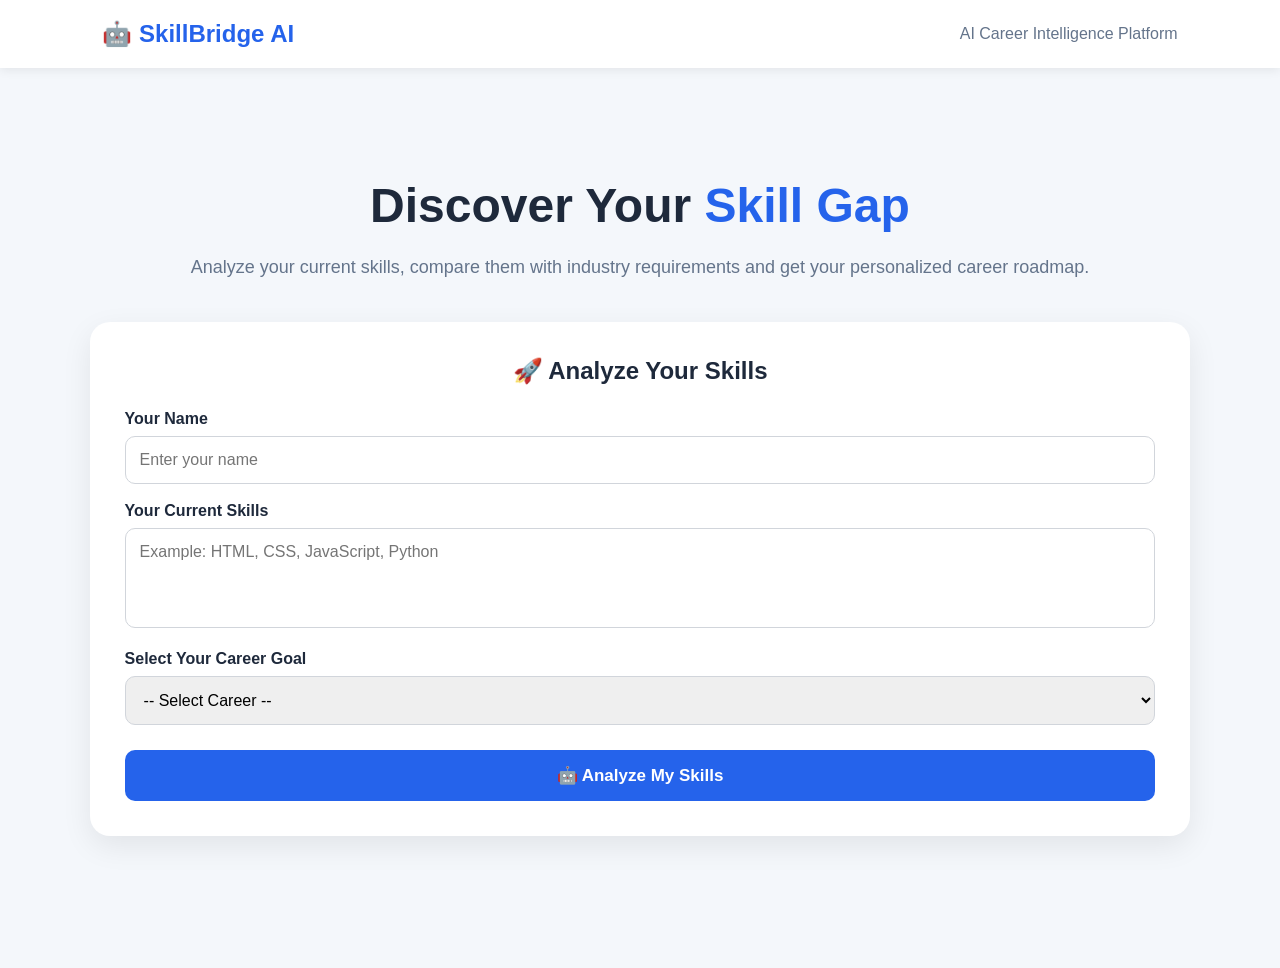
==== frontend/index.html @ c1a3e9cc "initial skillbridge ai project" ====
<!DOCTYPE html>
<html lang="en">

<head>

    <meta charset="UTF-8">

    <meta name="viewport" content="width=device-width, initial-scale=1.0">

    <title>SkillBridge AI</title>

    <link rel="stylesheet" href="style.css">

</head>


<body>


    <!-- Navbar -->

    <nav>

        <h2>🤖 SkillBridge AI</h2>

        <span>AI Career Intelligence Platform</span>

    </nav>



    <!-- Main Container -->

    <div class="container">


        <section class="hero">

            <h1>Discover Your <span>Skill Gap</span></h1>

            <p>
                Analyze your current skills, compare them with industry
                requirements and get your personalized career roadmap.
            </p>

        </section>



        <!-- Form -->

        <section class="analysis-box">

            <h2>🚀 Analyze Your Skills</h2>


            <label>Your Name</label>

            <input
                type="text"
                id="name"
                placeholder="Enter your name"
            >



            <label>Your Current Skills</label>

            <textarea
                id="skills"
                placeholder="Example: HTML, CSS, JavaScript, Python"
            ></textarea>


            <label>Select Your Career Goal</label>

            <select id="career">

                <option value="">-- Select Career --</option>

                <option value="Frontend Developer">
                    Frontend Developer
                </option>

                <option value="Backend Developer">
                    Backend Developer
                </option>

                <option value="Full Stack Developer">
                    Full Stack Developer
                </option>

                <option value="Data Analyst">
                    Data Analyst
                </option>

                <option value="AI/ML Engineer">
                    AI/ML Engineer
                </option>

            </select>


            <button onclick="analyzeSkills()">

                🤖 Analyze My Skills

            </button>


        </section>



        <!-- Loading -->

        <div id="loading" class="loading">

            🤖 AI is analyzing your skills...

        </div>



        <!-- Results -->

        <section id="result" class="result-box">


            <h2 id="welcome"></h2>


            <!-- Score -->

            <div class="score-card">

                <h3>Job Readiness Score</h3>

                <div id="score" class="score">

                    0%

                </div>

            </div>



            <!-- Matched Skills -->

            <div class="result-section">

                <h3>✅ Skills You Have</h3>

                <div id="matchedSkills" class="skills-container"></div>

            </div>



            <!-- Missing Skills -->

            <div class="result-section">

                <h3>❌ Skills You Need to Learn</h3>

                <div id="missingSkills" class="skills-container"></div>

            </div>



            <!-- Recommendation -->

            <div class="recommendation">

                <h3>💡 AI Recommendation</h3>

                <p id="recommendationText"></p>

            </div>



            <!-- Roadmap -->

            <div class="roadmap">

                <h3>🗺️ Your Personalized Learning Roadmap</h3>

                <div id="roadmapSteps"></div>

            </div>


        </section>


    </div>



    <script src="script.js"></script>

</body>

</html>
---- frontend/style.css ----
html,
body {
    width: 100%;
    min-height: 100%;
}

body {
    margin: 0;
    min-height: 100vh;
}
* {
    margin: 0;
    padding: 0;
    box-sizing: border-box;
    font-family: Arial, sans-serif;
}


body {
    background: #f4f7fb;
    color: #1e293b;
}


nav {

    background: #ffffff;

    padding: 20px 8%;

    display: flex;

    justify-content: space-between;

    align-items: center;

    box-shadow: 0 2px 10px rgba(0, 0, 0, 0.08);

}


nav h2 {
    color: #2563eb;
}


nav span {
    color: #64748b;
}


.container {

    width: 100%;

    min-height: 100vh;
    margin: 0;
    padding: 40px 7%;

}



.hero {

    text-align: center;

    padding: 70px 20px 40px;

}


.hero h1 {

    font-size: 48px;

    margin-bottom: 20px;

}


.hero h1 span {
    color: #2563eb;
}


.hero p {

    font-size: 18px;

    color: #64748b;

    line-height: 1.6;

}


/* Analysis Box */

.analysis-box {

    background: white;

    padding: 35px;

    border-radius: 20px;

    box-shadow: 0 10px 30px rgba(0,0,0,0.08);

}


.analysis-box h2 {

    margin-bottom: 25px;

    text-align: center;

}


label {

    display: block;

    margin-top: 18px;

    margin-bottom: 8px;

    font-weight: bold;

}


input,
textarea,
select {

    width: 100%;

    padding: 14px;

    border: 1px solid #d1d5db;

    border-radius: 10px;

    font-size: 16px;

}


textarea {

    height: 100px;

    resize: none;

}


button {

    width: 100%;

    margin-top: 25px;

    padding: 15px;

    border: none;

    border-radius: 10px;

    background: #2563eb;

    color: white;

    font-size: 17px;

    font-weight: bold;

    cursor: pointer;

}


button:hover {

    background: #1d4ed8;

}


/* Loading */

.loading {

    display: none;

    text-align: center;

    padding: 30px;

    font-size: 18px;

}


/* Result */

.result-box {

    display: none;

    margin-top: 40px;

    background: white;

    padding: 35px;

    border-radius: 20px;

    box-shadow: 0 10px 30px rgba(0,0,0,0.08);

}


.result-box > h2 {

    text-align: center;

    margin-bottom: 25px;

}


/* Score */

.score-card {

    text-align: center;

    padding: 30px;

    background: #eff6ff;

    border-radius: 15px;

}


.score {

    font-size: 55px;

    font-weight: bold;

    color: #2563eb;

    margin-top: 10px;

}


/* Skills */

.result-section {

    margin-top: 30px;

}


.result-section h3 {

    margin-bottom: 15px;

}


.skills-container {

    display: flex;

    flex-wrap: wrap;

    gap: 10px;

}


.skill {

    padding: 10px 15px;

    border-radius: 20px;

    font-weight: bold;

}


.matched {

    background: #dcfce7;

    color: #166534;

}


.missing {

    background: #fee2e2;

    color: #991b1b;

}


/* Recommendation */

.recommendation {

    margin-top: 30px;

    padding: 25px;

    background: #fef3c7;

    border-radius: 15px;

}


.recommendation h3 {

    margin-bottom: 10px;

}


.recommendation p {

    line-height: 1.6;

}


/* Roadmap */

.roadmap {

    margin-top: 30px;

}


.roadmap h3 {

    margin-bottom: 20px;

}


.roadmap-step {

    display: flex;

    gap: 15px;

    align-items: center;

    margin-bottom: 15px;

    padding: 18px;

    background: #f8fafc;

    border-radius: 12px;

}


.step-number {

    min-width: 40px;

    height: 40px;

    background: #2563eb;

    color: white;

    border-radius: 50%;

    display: flex;

    justify-content: center;

    align-items: center;

    font-weight: bold;

}


.roadmap-step p {

    color: #64748b;

    margin-top: 5px;

}


@media (max-width: 600px) {

    nav {

        flex-direction: column;

        gap: 10px;

    }


    .hero h1 {

        font-size: 35px;

    }

}
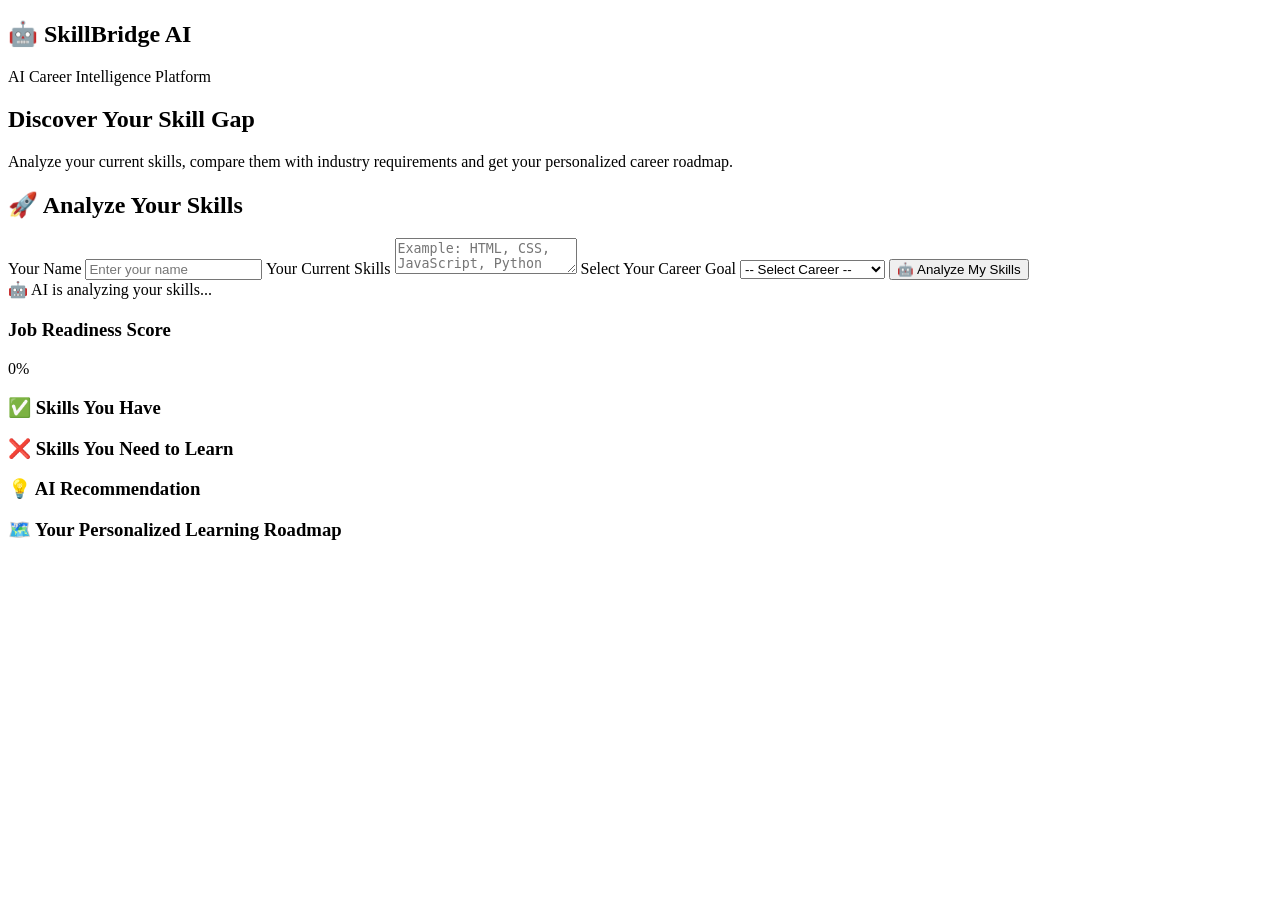
==== commit 6b127f1b: "Fix CSS and JavaScript paths" ====
--- a/frontend/index.html
+++ b/frontend/index.html
@@ -8,8 +8,8 @@
     <meta name="viewport" content="width=device-width, initial-scale=1.0">
 
     <title>SkillBridge AI</title>
-
-    <link rel="stylesheet" href="style.css">
+<link rel="stylesheet" href="/static/style.css">
+    
 
 </head>
 
@@ -200,7 +200,7 @@
 
 
 
-    <script src="script.js"></script>
+    <script src="/static/script.js"></script>
 
 </body>
 
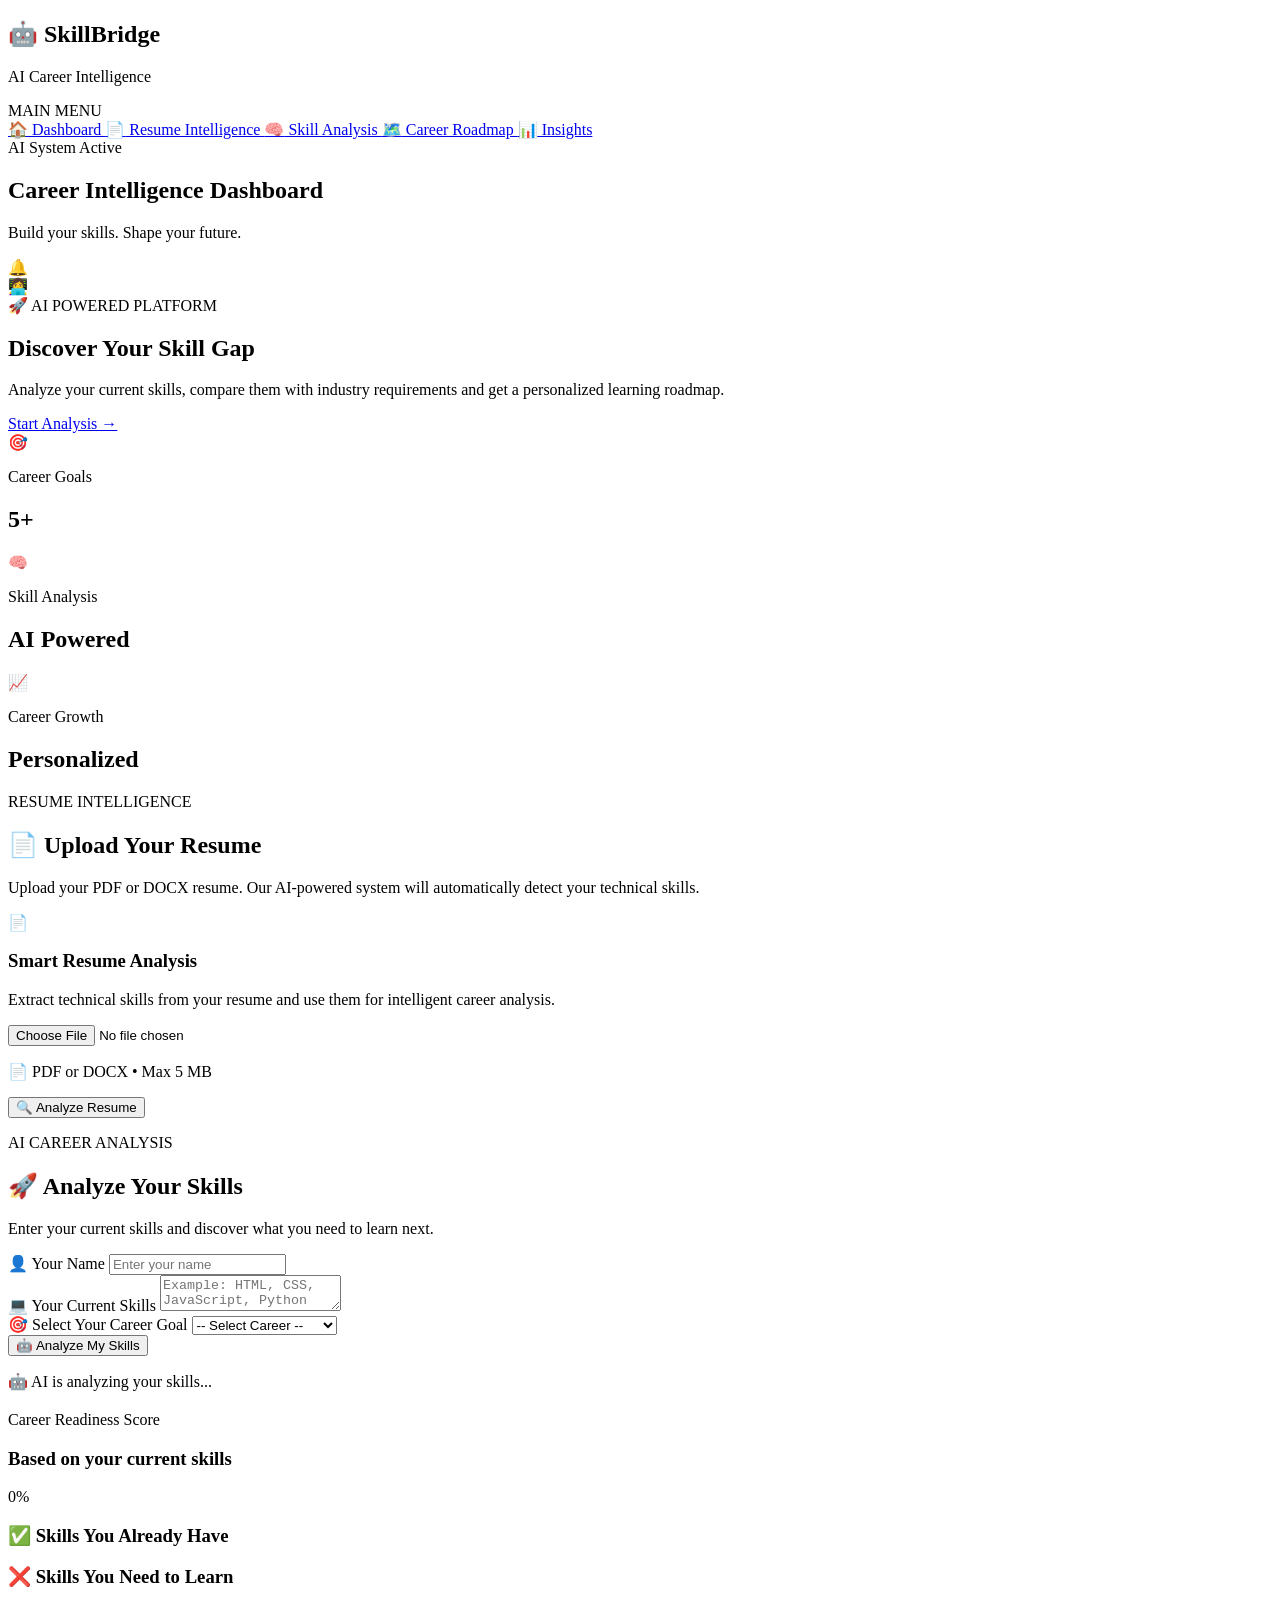
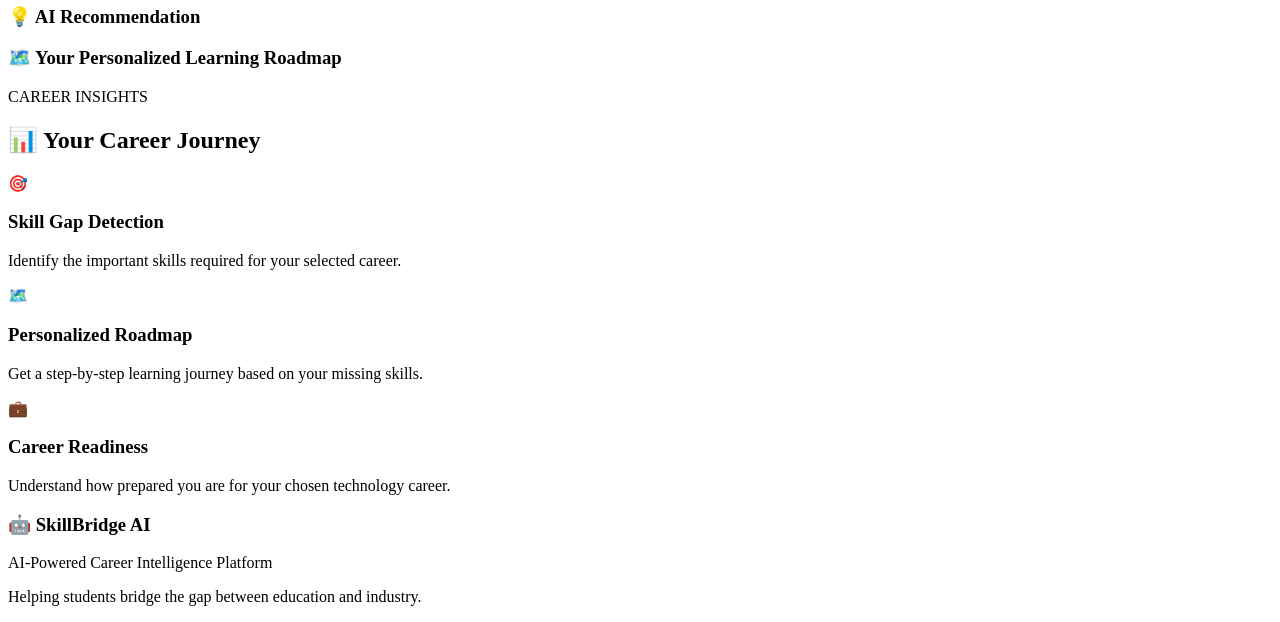
==== commit 88ac52fe: "Fix CSS and JavaScript static paths" ====
--- a/frontend/index.html
+++ b/frontend/index.html
@@ -5,11 +5,17 @@
 
     <meta charset="UTF-8">
 
-    <meta name="viewport" content="width=device-width, initial-scale=1.0">
+    <meta
+        name="viewport"
+        content="width=device-width, initial-scale=1.0"
+    >
 
     <title>SkillBridge AI</title>
-<link rel="stylesheet" href="/static/style.css">
-    
+
+    <link
+        rel="stylesheet"
+        href="/static/style.css"
+    >
 
 </head>
 
@@ -17,178 +23,707 @@
 <body>
 
 
-    <!-- Navbar -->
-
-    <nav>
-
-        <h2>🤖 SkillBridge AI</h2>
-
-        <span>AI Career Intelligence Platform</span>
-
-    </nav>
-
-
-
-    <!-- Main Container -->
-
-    <div class="container">
-
-
-        <section class="hero">
-
-            <h1>Discover Your <span>Skill Gap</span></h1>
+    <!-- ========================= -->
+    <!-- SIDEBAR -->
+    <!-- ========================= -->
+
+    <aside class="sidebar">
+
+        <div class="logo">
+
+            <h1>🤖 SkillBridge</h1>
+
+            <p>AI Career Intelligence</p>
+
+        </div>
+
+
+        <div class="menu-title">
+
+            MAIN MENU
+
+        </div>
+
+
+        <nav class="side-menu">
+
+
+            <a
+                href="#dashboard"
+                class="menu-item active"
+            >
+
+                <span>🏠</span>
+
+                Dashboard
+
+            </a>
+
+
+            <a
+                href="#resumeSection"
+                class="menu-item"
+            >
+
+                <span>📄</span>
+
+                Resume Intelligence
+
+            </a>
+
+
+            <a
+                href="#skillAnalysis"
+                class="menu-item"
+            >
+
+                <span>🧠</span>
+
+                Skill Analysis
+
+            </a>
+
+
+            <a
+                href="#result"
+                class="menu-item"
+            >
+
+                <span>🗺️</span>
+
+                Career Roadmap
+
+            </a>
+
+
+            <a
+                href="#insights"
+                class="menu-item"
+            >
+
+                <span>📊</span>
+
+                Insights
+
+            </a>
+
+
+        </nav>
+
+
+        <div class="sidebar-bottom">
+
+            <div class="ai-status">
+
+                <span class="status-dot"></span>
+
+                AI System Active
+
+            </div>
+
+        </div>
+
+
+    </aside>
+
+
+
+    <!-- ========================= -->
+    <!-- MAIN CONTENT -->
+    <!-- ========================= -->
+
+    <main class="main-content">
+
+
+        <!-- ========================= -->
+        <!-- TOP HEADER -->
+        <!-- ========================= -->
+
+        <header class="topbar">
+
+            <div>
+
+                <h2>Career Intelligence Dashboard</h2>
+
+                <p>
+                    Build your skills. Shape your future.
+                </p>
+
+            </div>
+
+
+            <div class="top-profile">
+
+                <div class="notification">
+
+                    🔔
+
+                </div>
+
+                <div class="profile-icon">
+
+                    👩‍💻
+
+                </div>
+
+            </div>
+
+        </header>
+
+
+
+        <!-- ========================= -->
+        <!-- DASHBOARD -->
+        <!-- ========================= -->
+
+        <section
+            id="dashboard"
+            class="hero-dashboard"
+        >
+
+
+            <div class="hero-badge">
+
+                🚀 AI POWERED PLATFORM
+
+            </div>
+
+
+            <h1>
+
+                Discover Your
+
+                <span>Skill Gap</span>
+
+            </h1>
+
 
             <p>
-                Analyze your current skills, compare them with industry
-                requirements and get your personalized career roadmap.
+
+                Analyze your current skills, compare them with
+                industry requirements and get a personalized
+                learning roadmap.
+
             </p>
 
+
+            <a
+                href="#skillAnalysis"
+                class="hero-button"
+            >
+
+                Start Analysis →
+
+            </a>
+
+
         </section>
 
 
 
-        <!-- Form -->
-
-        <section class="analysis-box">
-
-            <h2>🚀 Analyze Your Skills</h2>
-
-
-            <label>Your Name</label>
-
-            <input
-                type="text"
-                id="name"
-                placeholder="Enter your name"
+        <!-- ========================= -->
+        <!-- DASHBOARD STATS -->
+        <!-- ========================= -->
+
+        <section class="stats-grid">
+
+
+            <div class="stat-card">
+
+                <div class="stat-icon">
+
+                    🎯
+
+                </div>
+
+
+                <div>
+
+                    <p>Career Goals</p>
+
+                    <h2>5+</h2>
+
+                </div>
+
+            </div>
+
+
+
+            <div class="stat-card">
+
+                <div class="stat-icon">
+
+                    🧠
+
+                </div>
+
+
+                <div>
+
+                    <p>Skill Analysis</p>
+
+                    <h2>AI Powered</h2>
+
+                </div>
+
+            </div>
+
+
+
+            <div class="stat-card">
+
+                <div class="stat-icon">
+
+                    📈
+
+                </div>
+
+
+                <div>
+
+                    <p>Career Growth</p>
+
+                    <h2>Personalized</h2>
+
+                </div>
+
+            </div>
+
+
+        </section>
+
+
+
+        <!-- ========================= -->
+        <!-- RESUME INTELLIGENCE -->
+        <!-- ========================= -->
+
+        <section
+            id="resumeSection"
+            class="resume-section"
+        >
+
+
+            <div class="section-heading">
+
+                <p class="small-title">
+
+                    RESUME INTELLIGENCE
+
+                </p>
+
+
+                <h2>
+
+                    📄 Upload Your Resume
+
+                </h2>
+
+
+                <p>
+
+                    Upload your PDF or DOCX resume.
+                    Our AI-powered system will automatically
+                    detect your technical skills.
+
+                </p>
+
+            </div>
+
+
+
+            <div class="resume-card">
+
+
+                <!-- LEFT -->
+
+                <div class="resume-info">
+
+
+                    <div class="big-file-icon">
+
+                        📄
+
+                    </div>
+
+
+                    <div>
+
+                        <h3>
+
+                            Smart Resume Analysis
+
+                        </h3>
+
+
+                        <p>
+
+                            Extract technical skills from your
+                            resume and use them for intelligent
+                            career analysis.
+
+                        </p>
+
+                    </div>
+
+
+                </div>
+
+
+
+                <!-- RIGHT -->
+
+                <div class="resume-upload-box">
+
+
+                    <input
+                        type="file"
+                        id="resume"
+                        accept=".pdf,.docx"
+                    >
+
+
+                    <p id="fileName">
+
+                        📄 PDF or DOCX • Max 5 MB
+
+                    </p>
+
+
+                    <button
+                        type="button"
+                        class="secondary-btn"
+                        onclick="uploadResume()"
+                    >
+
+                        🔍 Analyze Resume
+
+                    </button>
+
+
+                </div>
+
+
+            </div>
+
+
+
+            <!-- RESUME RESULT -->
+
+            <div id="resumeResult"></div>
+
+
+        </section>
+
+
+
+        <!-- ========================= -->
+        <!-- SKILL ANALYSIS -->
+        <!-- ========================= -->
+
+        <section
+            id="skillAnalysis"
+            class="analysis-section"
+        >
+
+
+            <div class="section-heading">
+
+                <p class="small-title">
+
+                    AI CAREER ANALYSIS
+
+                </p>
+
+
+                <h2>
+
+                    🚀 Analyze Your Skills
+
+                </h2>
+
+
+                <p>
+
+                    Enter your current skills and discover
+                    what you need to learn next.
+
+                </p>
+
+            </div>
+
+
+
+            <div class="analysis-box">
+
+
+                <!-- NAME -->
+
+                <div class="form-group">
+
+                    <label>
+
+                        👤 Your Name
+
+                    </label>
+
+
+                    <input
+                        type="text"
+                        id="name"
+                        placeholder="Enter your name"
+                    >
+
+                </div>
+
+
+
+                <!-- SKILLS -->
+
+                <div class="form-group">
+
+                    <label>
+
+                        💻 Your Current Skills
+
+                    </label>
+
+
+                    <textarea
+                        id="skills"
+                        placeholder="Example: HTML, CSS, JavaScript, Python"
+                    ></textarea>
+
+                </div>
+
+
+
+                <!-- CAREER -->
+
+                <div class="form-group">
+
+                    <label>
+
+                        🎯 Select Your Career Goal
+
+                    </label>
+
+
+                    <select id="career">
+
+
+                        <option value="">
+
+                            -- Select Career --
+
+                        </option>
+
+
+                        <option value="Frontend Developer">
+
+                            Frontend Developer
+
+                        </option>
+
+
+                        <option value="Backend Developer">
+
+                            Backend Developer
+
+                        </option>
+
+
+                        <option value="Full Stack Developer">
+
+                            Full Stack Developer
+
+                        </option>
+
+
+                        <option value="Data Analyst">
+
+                            Data Analyst
+
+                        </option>
+
+
+                        <option value="AI/ML Engineer">
+
+                            AI/ML Engineer
+
+                        </option>
+
+
+                    </select>
+
+                </div>
+
+
+
+                <!-- BUTTON -->
+
+                <button
+                    type="button"
+                    class="analyze-btn"
+                    onclick="analyzeSkills()"
+                >
+
+                    🤖 Analyze My Skills
+
+                </button>
+
+
+            </div>
+
+
+
+            <!-- LOADING -->
+
+            <div
+                id="loading"
+                class="loading"
             >
 
-
-
-            <label>Your Current Skills</label>
-
-            <textarea
-                id="skills"
-                placeholder="Example: HTML, CSS, JavaScript, Python"
-            ></textarea>
-
-
-            <label>Select Your Career Goal</label>
-
-            <select id="career">
-
-                <option value="">-- Select Career --</option>
-
-                <option value="Frontend Developer">
-                    Frontend Developer
-                </option>
-
-                <option value="Backend Developer">
-                    Backend Developer
-                </option>
-
-                <option value="Full Stack Developer">
-                    Full Stack Developer
-                </option>
-
-                <option value="Data Analyst">
-                    Data Analyst
-                </option>
-
-                <option value="AI/ML Engineer">
-                    AI/ML Engineer
-                </option>
-
-            </select>
-
-
-            <button onclick="analyzeSkills()">
-
-                🤖 Analyze My Skills
-
-            </button>
+                <div class="loader"></div>
+
+                <p>
+
+                    🤖 AI is analyzing your skills...
+
+                </p>
+
+            </div>
 
 
         </section>
 
 
 
-        <!-- Loading -->
-
-        <div id="loading" class="loading">
-
-            🤖 AI is analyzing your skills...
-
-        </div>
-
-
-
-        <!-- Results -->
-
-        <section id="result" class="result-box">
-
+        <!-- ========================= -->
+        <!-- RESULTS -->
+        <!-- ========================= -->
+
+        <section
+            id="result"
+            class="result-box"
+        >
+
+
+            <!-- WELCOME -->
 
             <h2 id="welcome"></h2>
 
 
-            <!-- Score -->
+
+            <!-- SCORE -->
 
             <div class="score-card">
 
-                <h3>Job Readiness Score</h3>
-
-                <div id="score" class="score">
+
+                <div>
+
+                    <p>Career Readiness Score</p>
+
+                    <h3>Based on your current skills</h3>
+
+                </div>
+
+
+                <div
+                    id="score"
+                    class="score"
+                >
 
                     0%
 
                 </div>
 
-            </div>
-
-
-
-            <!-- Matched Skills -->
+
+            </div>
+
+
+
+            <!-- MATCHED SKILLS -->
 
             <div class="result-section">
 
-                <h3>✅ Skills You Have</h3>
-
-                <div id="matchedSkills" class="skills-container"></div>
-
-            </div>
-
-
-
-            <!-- Missing Skills -->
+
+                <h3>
+
+                    ✅ Skills You Already Have
+
+                </h3>
+
+
+                <div
+                    id="matchedSkills"
+                    class="skills-container"
+                ></div>
+
+
+            </div>
+
+
+
+            <!-- MISSING SKILLS -->
 
             <div class="result-section">
 
-                <h3>❌ Skills You Need to Learn</h3>
-
-                <div id="missingSkills" class="skills-container"></div>
-
-            </div>
-
-
-
-            <!-- Recommendation -->
+
+                <h3>
+
+                    ❌ Skills You Need to Learn
+
+                </h3>
+
+
+                <div
+                    id="missingSkills"
+                    class="skills-container"
+                ></div>
+
+
+            </div>
+
+
+
+            <!-- RECOMMENDATION -->
 
             <div class="recommendation">
 
-                <h3>💡 AI Recommendation</h3>
-
-                <p id="recommendationText"></p>
-
-            </div>
-
-
-
-            <!-- Roadmap -->
+
+                <h3>
+
+                    💡 AI Recommendation
+
+                </h3>
+
+
+                <p
+                    id="recommendationText"
+                ></p>
+
+
+            </div>
+
+
+
+            <!-- ROADMAP -->
 
             <div class="roadmap">
 
-                <h3>🗺️ Your Personalized Learning Roadmap</h3>
-
-                <div id="roadmapSteps"></div>
+
+                <h3>
+
+                    🗺️ Your Personalized Learning Roadmap
+
+                </h3>
+
+
+                <div
+                    id="roadmapSteps"
+                ></div>
+
 
             </div>
 
@@ -196,12 +731,169 @@
         </section>
 
 
-    </div>
-
-
+
+        <!-- ========================= -->
+        <!-- INSIGHTS -->
+        <!-- ========================= -->
+
+        <section
+            id="insights"
+            class="insights-section"
+        >
+
+
+            <div class="section-heading">
+
+                <p class="small-title">
+
+                    CAREER INSIGHTS
+
+                </p>
+
+
+                <h2>
+
+                    📊 Your Career Journey
+
+                </h2>
+
+            </div>
+
+
+
+            <div class="insights-grid">
+
+
+                <div class="insight-card">
+
+                    <div class="insight-icon">
+
+                        🎯
+
+                    </div>
+
+
+                    <h3>
+
+                        Skill Gap Detection
+
+                    </h3>
+
+
+                    <p>
+
+                        Identify the important skills required
+                        for your selected career.
+
+                    </p>
+
+                </div>
+
+
+
+                <div class="insight-card">
+
+                    <div class="insight-icon">
+
+                        🗺️
+
+                    </div>
+
+
+                    <h3>
+
+                        Personalized Roadmap
+
+                    </h3>
+
+
+                    <p>
+
+                        Get a step-by-step learning journey
+                        based on your missing skills.
+
+                    </p>
+
+                </div>
+
+
+
+                <div class="insight-card">
+
+                    <div class="insight-icon">
+
+                        💼
+
+                    </div>
+
+
+                    <h3>
+
+                        Career Readiness
+
+                    </h3>
+
+
+                    <p>
+
+                        Understand how prepared you are for
+                        your chosen technology career.
+
+                    </p>
+
+                </div>
+
+
+            </div>
+
+
+        </section>
+
+
+
+        <!-- ========================= -->
+        <!-- FOOTER -->
+        <!-- ========================= -->
+
+        <footer>
+
+
+            <h3>
+
+                🤖 SkillBridge AI
+
+            </h3>
+
+
+            <p>
+
+                AI-Powered Career Intelligence Platform
+
+            </p>
+
+
+            <p class="footer-small">
+
+                Helping students bridge the gap between
+                education and industry.
+
+            </p>
+
+
+        </footer>
+
+
+    </main>
+
+
+
+    <!-- ========================= -->
+    <!-- JAVASCRIPT -->
+    <!-- ========================= -->
 
     <script src="/static/script.js"></script>
 
+
 </body>
 
 </html>
